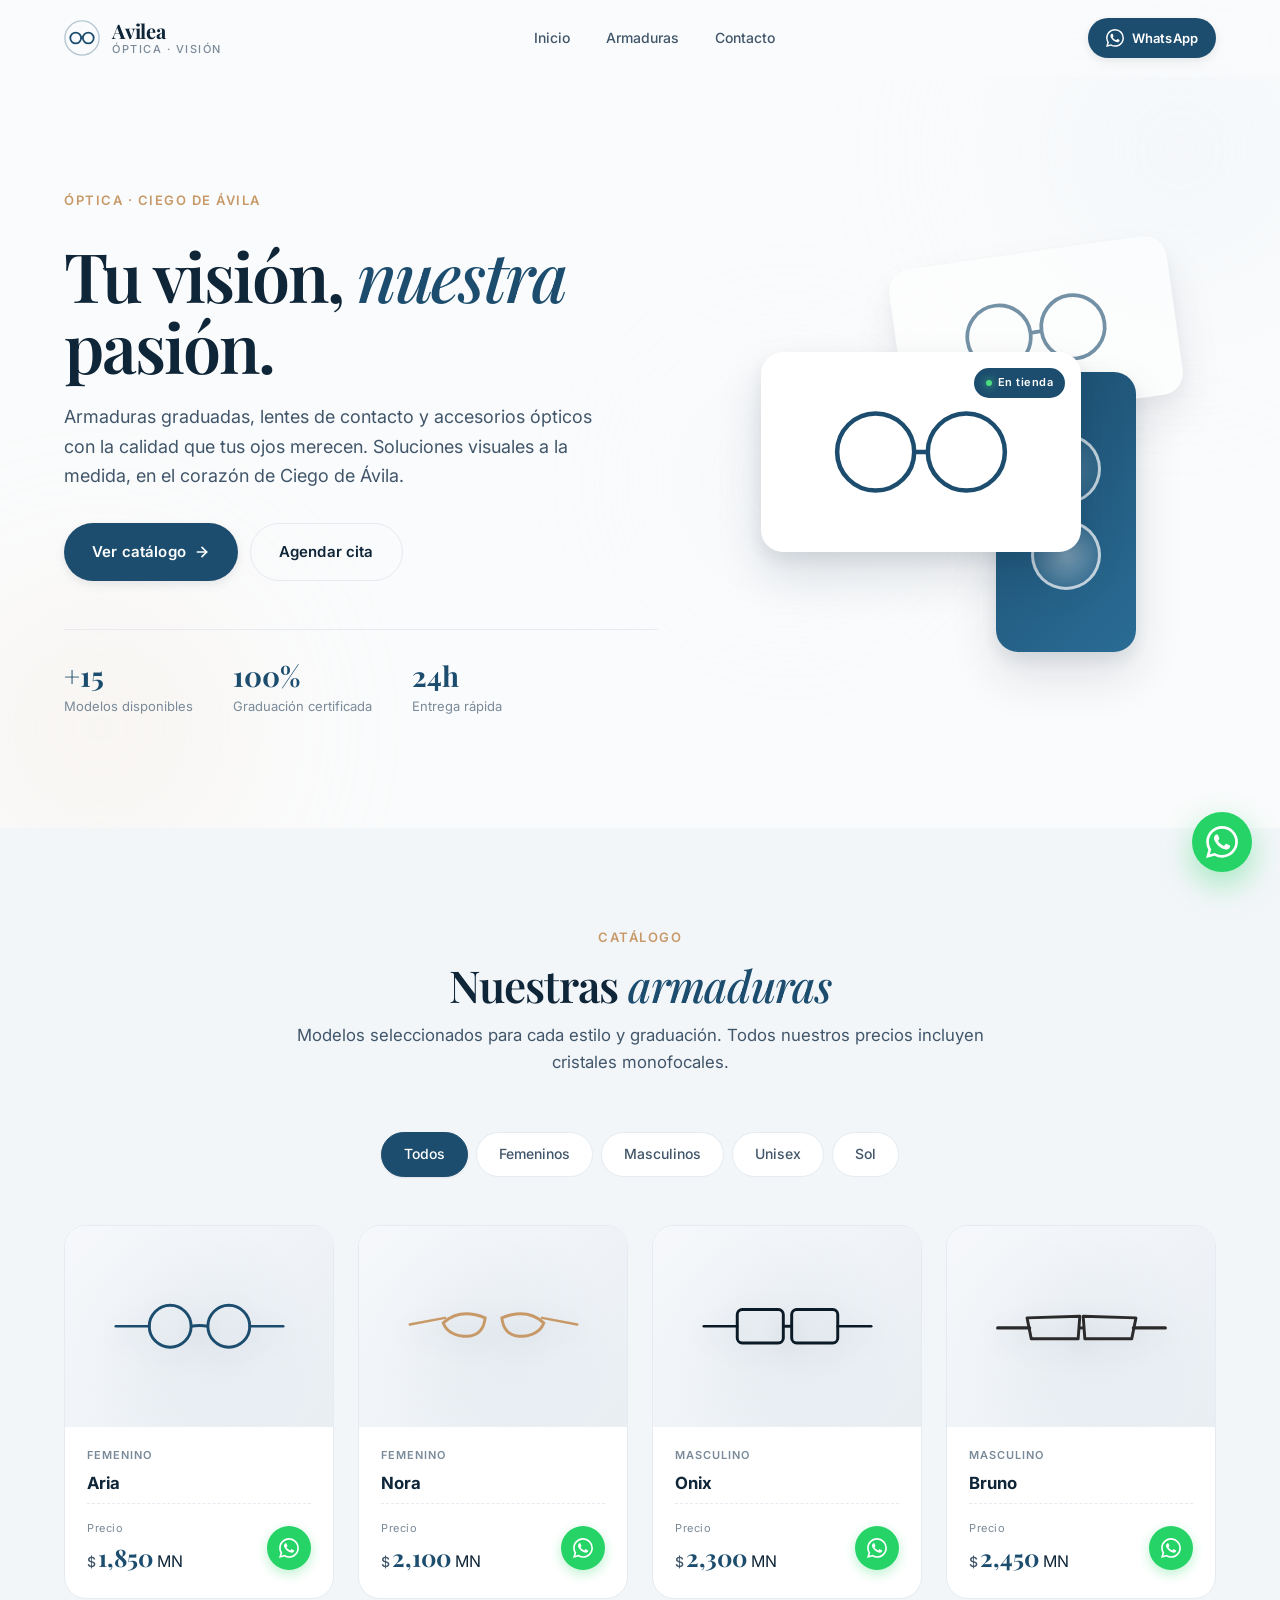
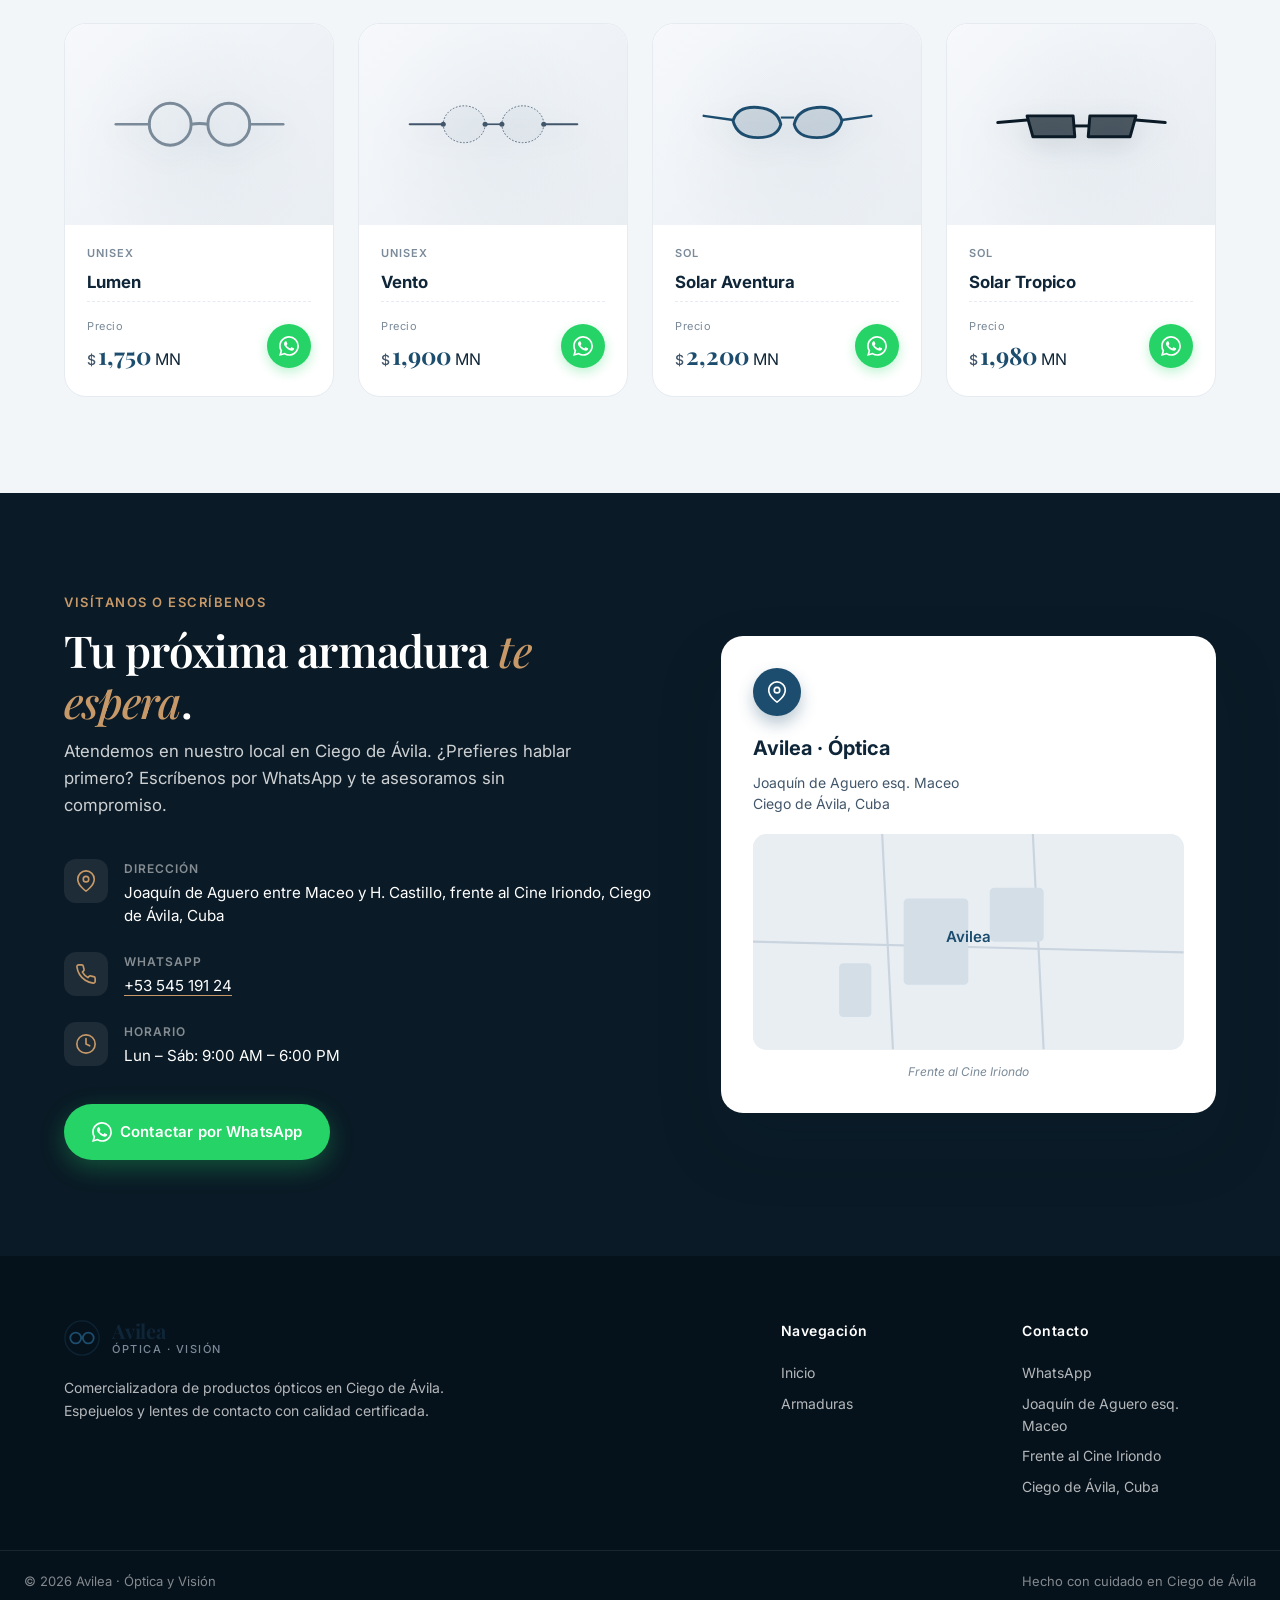
==== index.html @ 96167782 "prueba" ====
<!DOCTYPE html>
<html lang="es">
<head>
  <meta charset="UTF-8" />
  <meta name="viewport" content="width=device-width, initial-scale=1.0" />
  <title>Avilea · Óptica y Visión</title>
  <meta name="description" content="Avilea - Tienda oftalmológica en Ciego de Ávila. Armaduras graduadas, lentes de contacto y lentes de sol. Calidad óptica al alcance de todos." />
  <link rel="preconnect" href="https://fonts.googleapis.com">
  <link rel="preconnect" href="https://fonts.gstatic.com" crossorigin>
  <link href="https://fonts.googleapis.com/css2?family=Inter:wght@300;400;500;600;700;800&family=Playfair+Display:wght@500;600;700&display=swap" rel="stylesheet">
  <link rel="stylesheet" href="styles.css" />
</head>
<body>

  <!-- ============== NAVBAR ============== -->
  <header class="navbar" id="navbar">
    <div class="container nav-inner">
      <a href="#inicio" class="logo">
        <svg class="logo-mark" viewBox="0 0 40 40" fill="none" xmlns="http://www.w3.org/2000/svg" aria-hidden="true">
          <circle cx="20" cy="20" r="19" stroke="currentColor" stroke-width="1.5" opacity="0.3"/>
          <circle cx="13" cy="20" r="6" stroke="currentColor" stroke-width="2"/>
          <circle cx="27" cy="20" r="6" stroke="currentColor" stroke-width="2"/>
          <line x1="19" y1="20" x2="21" y2="20" stroke="currentColor" stroke-width="2"/>
        </svg>
        <div class="logo-text">
          <span class="logo-name">Avilea</span>
          <span class="logo-sub">Óptica · Visión</span>
        </div>
      </a>

      <nav class="nav-links" id="navLinks">
        <a href="#inicio">Inicio</a>
        <a href="#armaduras">Armaduras</a>
        <a href="#contacto">Contacto</a>
      </nav>

      <a href="https://wa.me/5354519124?text=Hola%20Avilea%2C%20me%20interesa%20conocer%20m%C3%A1s%20sobre%20sus%20productos" class="btn btn-primary nav-cta" target="_blank" rel="noopener">
        <svg width="18" height="18" viewBox="0 0 24 24" fill="currentColor" aria-hidden="true"><path d="M.057 24l1.687-6.163a11.867 11.867 0 01-1.587-5.946C.16 5.335 5.495 0 12.05 0a11.817 11.817 0 018.413 3.488 11.824 11.824 0 013.48 8.414c-.003 6.557-5.338 11.892-11.893 11.892a11.9 11.9 0 01-5.688-1.448L.057 24zm6.597-3.807c1.676.995 3.276 1.591 5.392 1.592 5.448 0 9.886-4.434 9.889-9.885.002-5.462-4.415-9.89-9.881-9.892-5.452 0-9.887 4.434-9.889 9.884-.001 2.225.651 3.891 1.746 5.634l-.999 3.648 3.742-.981zm11.387-5.464c-.074-.124-.272-.198-.57-.347-.297-.149-1.758-.868-2.031-.967-.272-.099-.47-.149-.669.149-.198.297-.768.967-.941 1.165-.173.198-.347.223-.644.074-.297-.149-1.255-.462-2.39-1.475-.883-.788-1.48-1.761-1.653-2.059-.173-.297-.018-.458.13-.606.134-.133.297-.347.446-.521.151-.172.2-.296.3-.495.099-.198.05-.372-.025-.521-.075-.149-.669-1.612-.916-2.207-.242-.579-.487-.501-.669-.51l-.57-.01c-.198 0-.52.074-.792.372s-1.04 1.016-1.04 2.479 1.065 2.876 1.213 3.074c.149.198 2.095 3.2 5.076 4.487.709.306 1.263.489 1.694.626.712.226 1.36.194 1.872.118.571-.085 1.758-.719 2.006-1.413.248-.695.248-1.29.173-1.414z"/></svg>
        WhatsApp
      </a>

      <button class="nav-toggle" id="navToggle" aria-label="Menú">
        <span></span><span></span><span></span>
      </button>
    </div>
  </header>

  <!-- ============== HERO ============== -->
  <section class="hero" id="inicio">
    <div class="hero-bg">
      <div class="blob blob-1"></div>
      <div class="blob blob-2"></div>
      <div class="blob blob-3"></div>
    </div>
    <div class="container hero-inner">
      <div class="hero-content">
        <span class="eyebrow">Óptica · Ciego de Ávila</span>
        <h1 class="hero-title">
          Tu visión, <em>nuestra</em> pasión.
        </h1>
        <p class="hero-subtitle">
          Armaduras graduadas, lentes de contacto y accesorios ópticos con la calidad que tus ojos merecen. Soluciones visuales a la medida, en el corazón de Ciego de Ávila.
        </p>
        <div class="hero-cta">
          <a href="#armaduras" class="btn btn-primary btn-lg">
            Ver catálogo
            <svg width="16" height="16" viewBox="0 0 24 24" fill="none" stroke="currentColor" stroke-width="2.5" stroke-linecap="round" stroke-linejoin="round" aria-hidden="true"><line x1="5" y1="12" x2="19" y2="12"/><polyline points="12 5 19 12 12 19"/></svg>
          </a>
          <a href="https://wa.me/5354519124?text=Hola%20Avilea%2C%20me%20interesa%20agendar%20una%20cita" class="btn btn-ghost btn-lg" target="_blank" rel="noopener">
            Agendar cita
          </a>
        </div>

        <div class="hero-stats">
          <div class="stat">
            <span class="stat-num">+15</span>
            <span class="stat-label">Modelos disponibles</span>
          </div>
          <div class="stat">
            <span class="stat-num">100%</span>
            <span class="stat-label">Graduación certificada</span>
          </div>
          <div class="stat">
            <span class="stat-num">24h</span>
            <span class="stat-label">Entrega rápida</span>
          </div>
        </div>
      </div>

      <div class="hero-visual" aria-hidden="true">
        <div class="hero-card hero-card-back">
          <svg viewBox="0 0 240 120" xmlns="http://www.w3.org/2000/svg">
            <circle cx="80" cy="60" r="34" fill="none" stroke="currentColor" stroke-width="4"/>
            <circle cx="160" cy="60" r="34" fill="none" stroke="currentColor" stroke-width="4"/>
            <line x1="114" y1="60" x2="126" y2="60" stroke="currentColor" stroke-width="4"/>
          </svg>
        </div>
        <div class="hero-card hero-card-front">
          <svg viewBox="0 0 240 120" xmlns="http://www.w3.org/2000/svg">
            <circle cx="80" cy="60" r="34" fill="none" stroke="currentColor" stroke-width="4"/>
            <circle cx="160" cy="60" r="34" fill="none" stroke="currentColor" stroke-width="4"/>
            <line x1="114" y1="60" x2="126" y2="60" stroke="currentColor" stroke-width="4"/>
          </svg>
          <div class="card-tag">
            <span class="dot"></span>
            En tienda
          </div>
        </div>
        <div class="hero-card hero-card-side">
          <div class="lens-circle"></div>
          <div class="lens-circle lens-circle-2"></div>
        </div>
      </div>
    </div>
  </section>

  <!-- ============== CATÁLOGO ============== -->
  <section class="section section-alt" id="armaduras">
    <div class="container">
      <div class="section-head">
        <span class="eyebrow">Catálogo</span>
        <h2 class="section-title">Nuestras <em>armaduras</em></h2>
        <p class="section-sub">Modelos seleccionados para cada estilo y graduación. Todos nuestros precios incluyen cristales monofocales.</p>
      </div>

      <div class="filters" role="tablist">
        <button class="filter active" data-filter="all" role="tab">Todos</button>
        <button class="filter" data-filter="femenino" role="tab">Femeninos</button>
        <button class="filter" data-filter="masculino" role="tab">Masculinos</button>
        <button class="filter" data-filter="unisex" role="tab">Unisex</button>
        <button class="filter" data-filter="sol" role="tab">Sol</button>
      </div>

      <div class="catalog" id="catalog">
        <!-- Las tarjetas se inyectan con JS -->
      </div>
    </div>
  </section>

  <!-- ============== CONTACTO ============== -->
  <section class="section section-dark" id="contacto">
    <div class="container">
      <div class="contact-wrap">
        <div class="contact-left">
          <span class="eyebrow eyebrow-light">Visítanos o escríbenos</span>
          <h2 class="section-title light">Tu próxima armadura <em>te espera</em>.</h2>
          <p class="contact-sub">Atendemos en nuestro local en Ciego de Ávila. ¿Prefieres hablar primero? Escríbenos por WhatsApp y te asesoramos sin compromiso.</p>

          <div class="contact-info">
            <div class="info-row">
              <div class="info-icon">
                <svg viewBox="0 0 24 24" fill="none" stroke="currentColor" stroke-width="1.8" stroke-linecap="round" stroke-linejoin="round" aria-hidden="true"><path d="M21 10c0 7-9 13-9 13s-9-6-9-13a9 9 0 0 1 18 0z"/><circle cx="12" cy="10" r="3"/></svg>
              </div>
              <div>
                <span class="info-label">Dirección</span>
                <p>Joaquín de Aguero entre Maceo y H. Castillo, frente al Cine Iriondo, Ciego de Ávila, Cuba</p>
              </div>
            </div>

            <div class="info-row">
              <div class="info-icon">
                <svg viewBox="0 0 24 24" fill="none" stroke="currentColor" stroke-width="1.8" stroke-linecap="round" stroke-linejoin="round" aria-hidden="true"><path d="M22 16.92v3a2 2 0 0 1-2.18 2 19.79 19.79 0 0 1-8.63-3.07 19.5 19.5 0 0 1-6-6 19.79 19.79 0 0 1-3.07-8.67A2 2 0 0 1 4.11 2h3a2 2 0 0 1 2 1.72 12.84 12.84 0 0 0 .7 2.81 2 2 0 0 1-.45 2.11L8.09 9.91a16 16 0 0 0 6 6l1.27-1.27a2 2 0 0 1 2.11-.45 12.84 12.84 0 0 0 2.81.7A2 2 0 0 1 22 16.92z"/></svg>
              </div>
              <div>
                <span class="info-label">WhatsApp</span>
                <p><a href="https://wa.me/5354519124" target="_blank" rel="noopener" class="link-light">+53 545 191 24</a></p>
              </div>
            </div>

            <div class="info-row">
              <div class="info-icon">
                <svg viewBox="0 0 24 24" fill="none" stroke="currentColor" stroke-width="1.8" stroke-linecap="round" stroke-linejoin="round" aria-hidden="true"><circle cx="12" cy="12" r="10"/><polyline points="12 6 12 12 16 14"/></svg>
              </div>
              <div>
                <span class="info-label">Horario</span>
                <p>Lun – Sáb: 9:00 AM – 6:00 PM</p>
              </div>
            </div>
          </div>

          <a href="https://wa.me/5354519124?text=Hola%20Avilea%2C%20me%20gustar%C3%ADa%20m%C3%A1s%20informaci%C3%B3n" class="btn btn-wa btn-lg" target="_blank" rel="noopener">
            <svg width="20" height="20" viewBox="0 0 24 24" fill="currentColor" aria-hidden="true"><path d="M.057 24l1.687-6.163a11.867 11.867 0 01-1.587-5.946C.16 5.335 5.495 0 12.05 0a11.817 11.817 0 018.413 3.488 11.824 11.824 0 013.48 8.414c-.003 6.557-5.338 11.892-11.893 11.892a11.9 11.9 0 01-5.688-1.448L.057 24zm6.597-3.807c1.676.995 3.276 1.591 5.392 1.592 5.448 0 9.886-4.434 9.889-9.885.002-5.462-4.415-9.89-9.881-9.892-5.452 0-9.887 4.434-9.889 9.884-.001 2.225.651 3.891 1.746 5.634l-.999 3.648 3.742-.981zm11.387-5.464c-.074-.124-.272-.198-.57-.347-.297-.149-1.758-.868-2.031-.967-.272-.099-.47-.149-.669.149-.198.297-.768.967-.941 1.165-.173.198-.347.223-.644.074-.297-.149-1.255-.462-2.39-1.475-.883-.788-1.48-1.761-1.653-2.059-.173-.297-.018-.458.13-.606.134-.133.297-.347.446-.521.151-.172.2-.296.3-.495.099-.198.05-.372-.025-.521-.075-.149-.669-1.612-.916-2.207-.242-.579-.487-.501-.669-.51l-.57-.01c-.198 0-.52.074-.792.372s-1.04 1.016-1.04 2.479 1.065 2.876 1.213 3.074c.149.198 2.095 3.2 5.076 4.487.709.306 1.263.489 1.694.626.712.226 1.36.194 1.872.118.571-.085 1.758-.719 2.006-1.413.248-.695.248-1.29.173-1.414z"/></svg>
            Contactar por WhatsApp
          </a>
        </div>

        <div class="contact-right">
          <div class="map-card">
            <div class="map-pin">
              <svg viewBox="0 0 24 24" fill="none" stroke="currentColor" stroke-width="1.8" stroke-linecap="round" stroke-linejoin="round" aria-hidden="true"><path d="M21 10c0 7-9 13-9 13s-9-6-9-13a9 9 0 0 1 18 0z"/><circle cx="12" cy="10" r="3"/></svg>
            </div>
            <h4>Avilea · Óptica</h4>
            <p>Joaquín de Aguero esq. Maceo<br/>Ciego de Ávila, Cuba</p>
            <div class="map-fake">
              <svg viewBox="0 0 400 200" preserveAspectRatio="xMidYMid slice" aria-hidden="true">
                <rect width="400" height="200" fill="#e9eef3"/>
                <path d="M0 100 L400 110" stroke="#c9d4df" stroke-width="2"/>
                <path d="M120 0 L130 200" stroke="#c9d4df" stroke-width="2"/>
                <path d="M260 0 L270 200" stroke="#c9d4df" stroke-width="2"/>
                <rect x="140" y="60" width="60" height="80" fill="#d4dee7" rx="4"/>
                <rect x="220" y="50" width="50" height="50" fill="#d4dee7" rx="4"/>
                <rect x="80" y="120" width="30" height="50" fill="#d4dee7" rx="4"/>
                <text x="200" y="100" text-anchor="middle" fill="#1c4d6e" font-family="Inter" font-size="14" font-weight="600">Avilea</text>
              </svg>
            </div>
            <span class="map-note">Frente al Cine Iriondo</span>
          </div>
        </div>
      </div>
    </div>
  </section>

  <!-- ============== FOOTER ============== -->
  <footer class="footer">
    <div class="container footer-inner">
      <div class="footer-brand">
        <a href="#inicio" class="logo">
          <svg class="logo-mark" viewBox="0 0 40 40" fill="none" xmlns="http://www.w3.org/2000/svg" aria-hidden="true">
            <circle cx="20" cy="20" r="19" stroke="currentColor" stroke-width="1.5" opacity="0.3"/>
            <circle cx="13" cy="20" r="6" stroke="currentColor" stroke-width="2"/>
            <circle cx="27" cy="20" r="6" stroke="currentColor" stroke-width="2"/>
            <line x1="19" y1="20" x2="21" y2="20" stroke="currentColor" stroke-width="2"/>
          </svg>
          <div class="logo-text">
            <span class="logo-name">Avilea</span>
            <span class="logo-sub">Óptica · Visión</span>
          </div>
        </a>
        <p>Comercializadora de productos ópticos en Ciego de Ávila. Espejuelos y lentes de contacto con calidad certificada.</p>
      </div>

      <div class="footer-cols">
        <div class="footer-col">
          <h5>Navegación</h5>
          <a href="#inicio">Inicio</a>
          <a href="#armaduras">Armaduras</a>
        </div>
        <div class="footer-col">
          <h5>Contacto</h5>
          <a href="https://wa.me/5354519124" target="_blank" rel="noopener">WhatsApp</a>
          <span>Joaquín de Aguero esq. Maceo</span>
          <span>Frente al Cine Iriondo</span>
          <span>Ciego de Ávila, Cuba</span>
        </div>
      </div>
    </div>
    <div class="footer-bottom">
      <span>© 2026 Avilea · Óptica y Visión</span>
      <span>Hecho con cuidado en Ciego de Ávila</span>
    </div>
  </footer>

  <!-- Floating WhatsApp -->
  <a href="https://wa.me/5354519124?text=Hola%20Avilea%2C%20me%20gustar%C3%ADa%20m%C3%A1s%20informaci%C3%B3n" class="wa-float" target="_blank" rel="noopener" aria-label="Contactar por WhatsApp">
    <svg viewBox="0 0 24 24" fill="currentColor" aria-hidden="true"><path d="M.057 24l1.687-6.163a11.867 11.867 0 01-1.587-5.946C.16 5.335 5.495 0 12.05 0a11.817 11.817 0 018.413 3.488 11.824 11.824 0 013.48 8.414c-.003 6.557-5.338 11.892-11.893 11.892a11.9 11.9 0 01-5.688-1.448L.057 24zm6.597-3.807c1.676.995 3.276 1.591 5.392 1.592 5.448 0 9.886-4.434 9.889-9.885.002-5.462-4.415-9.89-9.881-9.892-5.452 0-9.887 4.434-9.889 9.884-.001 2.225.651 3.891 1.746 5.634l-.999 3.648 3.742-.981zm11.387-5.464c-.074-.124-.272-.198-.57-.347-.297-.149-1.758-.868-2.031-.967-.272-.099-.47-.149-.669.149-.198.297-.768.967-.941 1.165-.173.198-.347.223-.644.074-.297-.149-1.255-.462-2.39-1.475-.883-.788-1.48-1.761-1.653-2.059-.173-.297-.018-.458.13-.606.134-.133.297-.347.446-.521.151-.172.2-.296.3-.495.099-.198.05-.372-.025-.521-.075-.149-.669-1.612-.916-2.207-.242-.579-.487-.501-.669-.51l-.57-.01c-.198 0-.52.074-.792.372s-1.04 1.016-1.04 2.479 1.065 2.876 1.213 3.074c.149.198 2.095 3.2 5.076 4.487.709.306 1.263.489 1.694.626.712.226 1.36.194 1.872.118.571-.085 1.758-.719 2.006-1.413.248-.695.248-1.29.173-1.414z"/></svg>
  </a>

  <script src="script.js"></script>
</body>
</html>
---- styles.css ----
/* =============================================
   AVILEA · ÓPTICA · CSS
   ============================================= */

:root {
  /* Palette - óptica: azul profundo + dorado cálido */
  --bg: #fafbfc;
  --bg-alt: #f3f6f9;
  --ink: #0f2538;
  --ink-soft: #41566a;
  --ink-mute: #7a8a99;
  --line: #e5ebf1;

  --primary: #1c4d6e;       /* azul óptico profundo */
  --primary-2: #2a6c95;
  --primary-soft: #e6eff6;
  --accent: #c89968;        /* dorado cálido */
  --accent-2: #b07e4d;

  --wa: #25d366;
  --wa-2: #1ebe5d;

  --white: #ffffff;
  --dark: #0a1a26;

  --shadow-sm: 0 1px 2px rgba(15,37,56,0.06), 0 1px 3px rgba(15,37,56,0.04);
  --shadow-md: 0 4px 12px rgba(15,37,56,0.06), 0 2px 6px rgba(15,37,56,0.04);
  --shadow-lg: 0 24px 48px rgba(15,37,56,0.12), 0 8px 16px rgba(15,37,56,0.08);
  --shadow-xl: 0 32px 64px rgba(15,37,56,0.18);

  --radius-sm: 8px;
  --radius: 14px;
  --radius-lg: 22px;
  --radius-xl: 32px;

  --container: 1200px;

  --ease: cubic-bezier(.22,.61,.36,1);
}

* { box-sizing: border-box; }
*::before, *::after { box-sizing: border-box; }

html { scroll-behavior: smooth; }

body {
  margin: 0;
  font-family: 'Inter', -apple-system, BlinkMacSystemFont, 'Segoe UI', sans-serif;
  font-size: 16px;
  line-height: 1.6;
  color: var(--ink);
  background: var(--bg);
  -webkit-font-smoothing: antialiased;
  -moz-osx-font-smoothing: grayscale;
  overflow-x: hidden;
}

img, svg { display: block; max-width: 100%; }
a { color: inherit; text-decoration: none; transition: color .2s var(--ease); }
button { font: inherit; cursor: pointer; border: none; background: none; color: inherit; }

.container {
  width: 100%;
  max-width: var(--container);
  margin: 0 auto;
  padding: 0 24px;
}

.section {
  padding: 96px 0;
  position: relative;
}
.section-alt {
  background: var(--bg-alt);
}
.section-dark {
  background: var(--dark);
  color: var(--white);
}

.section-head {
  text-align: center;
  max-width: 720px;
  margin: 0 auto 56px;
}

.eyebrow {
  display: inline-block;
  font-size: 13px;
  font-weight: 600;
  letter-spacing: 1.5px;
  color: var(--accent);
  text-transform: uppercase;
  margin-bottom: 12px;
}
.eyebrow-light {
  color: var(--accent);
}

.section-title {
  font-family: 'Playfair Display', Georgia, serif;
  font-size: clamp(2rem, 4vw, 2.75rem);
  font-weight: 600;
  line-height: 1.15;
  margin: 0 0 12px;
  color: var(--ink);
  letter-spacing: -0.02em;
}
.section-title em {
  font-style: italic;
  color: var(--primary);
  font-weight: 500;
}
.section-title.light {
  color: var(--white);
}
.section-title.light em {
  color: var(--accent);
}
.section-sub {
  font-size: 1.05rem;
  color: var(--ink-soft);
  margin: 8px 0 0;
}

/* ============== BUTTONS ============== */
.btn {
  display: inline-flex;
  align-items: center;
  justify-content: center;
  gap: 8px;
  padding: 12px 22px;
  border-radius: 999px;
  font-weight: 600;
  font-size: 14px;
  letter-spacing: 0.01em;
  transition: all .25s var(--ease);
  white-space: nowrap;
  cursor: pointer;
}
.btn-lg {
  padding: 16px 28px;
  font-size: 15px;
}
.btn-primary {
  background: var(--primary);
  color: var(--white);
  box-shadow: var(--shadow-md);
}
.btn-primary:hover {
  background: var(--primary-2);
  transform: translateY(-2px);
  box-shadow: var(--shadow-lg);
}
.btn-ghost {
  background: transparent;
  color: var(--ink);
  border: 1.5px solid var(--line);
}
.btn-ghost:hover {
  border-color: var(--primary);
  color: var(--primary);
  background: var(--white);
}
.btn-wa {
  background: var(--wa);
  color: var(--white);
  box-shadow: 0 8px 24px rgba(37,211,102,0.3);
}
.btn-wa:hover {
  background: var(--wa-2);
  transform: translateY(-2px);
  box-shadow: 0 12px 32px rgba(37,211,102,0.4);
}

/* ============== NAVBAR ============== */
.navbar {
  position: fixed;
  top: 0;
  left: 0;
  right: 0;
  z-index: 100;
  background: rgba(250,251,252,0.85);
  backdrop-filter: saturate(180%) blur(20px);
  -webkit-backdrop-filter: saturate(180%) blur(20px);
  border-bottom: 1px solid transparent;
  transition: all .3s var(--ease);
}
.navbar.scrolled {
  background: rgba(255,255,255,0.95);
  border-bottom-color: var(--line);
  box-shadow: var(--shadow-sm);
}

.nav-inner {
  display: flex;
  align-items: center;
  justify-content: space-between;
  height: 76px;
  gap: 24px;
}

.logo {
  display: flex;
  align-items: center;
  gap: 12px;
  color: var(--primary);
}
.logo-mark {
  width: 36px;
  height: 36px;
  flex-shrink: 0;
}
.logo-text {
  display: flex;
  flex-direction: column;
  line-height: 1;
}
.logo-name {
  font-family: 'Playfair Display', serif;
  font-weight: 700;
  font-size: 20px;
  color: var(--ink);
  letter-spacing: -0.01em;
}
.logo-sub {
  font-size: 11px;
  font-weight: 500;
  color: var(--ink-mute);
  letter-spacing: 1.5px;
  text-transform: uppercase;
  margin-top: 3px;
}

.nav-links {
  display: flex;
  gap: 36px;
  flex: 1;
  justify-content: center;
}
.nav-links a {
  font-size: 14px;
  font-weight: 500;
  color: var(--ink-soft);
  position: relative;
  padding: 6px 0;
}
.nav-links a::after {
  content: '';
  position: absolute;
  left: 0;
  bottom: 0;
  width: 0;
  height: 2px;
  background: var(--accent);
  transition: width .25s var(--ease);
}
.nav-links a:hover {
  color: var(--ink);
}
.nav-links a:hover::after {
  width: 100%;
}

.nav-cta {
  padding: 10px 18px;
  font-size: 13px;
}

.nav-toggle {
  display: none;
  flex-direction: column;
  gap: 5px;
  padding: 8px;
}
.nav-toggle span {
  width: 22px;
  height: 2px;
  background: var(--ink);
  border-radius: 2px;
  transition: all .25s var(--ease);
}

/* ============== HERO ============== */
.hero {
  padding-top: 76px;
  position: relative;
  overflow: hidden;
  min-height: 92vh;
  display: flex;
  align-items: center;
}

.hero-bg {
  position: absolute;
  inset: 0;
  z-index: 0;
  pointer-events: none;
}
.blob {
  position: absolute;
  border-radius: 50%;
  filter: blur(80px);
  opacity: 0.4;
  animation: float 20s ease-in-out infinite;
}
.blob-1 {
  width: 500px;
  height: 500px;
  background: radial-gradient(circle, var(--primary-soft), transparent 70%);
  top: -100px;
  right: -150px;
}
.blob-2 {
  width: 400px;
  height: 400px;
  background: radial-gradient(circle, #f4e4d0, transparent 70%);
  bottom: -100px;
  left: -100px;
  animation-delay: -7s;
}
.blob-3 {
  width: 300px;
  height: 300px;
  background: radial-gradient(circle, var(--primary-soft), transparent 70%);
  top: 40%;
  left: 50%;
  animation-delay: -14s;
}
@keyframes float {
  0%, 100% { transform: translate(0,0) scale(1); }
  33% { transform: translate(30px,-30px) scale(1.05); }
  66% { transform: translate(-20px,20px) scale(0.95); }
}

.hero-inner {
  position: relative;
  z-index: 1;
  display: grid;
  grid-template-columns: 1.2fr 1fr;
  gap: 64px;
  align-items: center;
  padding: 80px 24px;
}

.hero-title {
  font-family: 'Playfair Display', serif;
  font-size: clamp(2.5rem, 5.5vw, 4.25rem);
  line-height: 1.05;
  font-weight: 600;
  letter-spacing: -0.03em;
  margin: 16px 0 20px;
  color: var(--ink);
}
.hero-title em {
  font-style: italic;
  color: var(--primary);
  font-weight: 500;
}

.hero-subtitle {
  font-size: 1.125rem;
  color: var(--ink-soft);
  max-width: 540px;
  margin: 0 0 32px;
  line-height: 1.65;
}

.hero-cta {
  display: flex;
  gap: 12px;
  flex-wrap: wrap;
  margin-bottom: 48px;
}

.hero-stats {
  display: flex;
  gap: 40px;
  flex-wrap: wrap;
  padding-top: 32px;
  border-top: 1px solid var(--line);
}
.stat {
  display: flex;
  flex-direction: column;
}
.stat-num {
  font-family: 'Playfair Display', serif;
  font-size: 1.75rem;
  font-weight: 700;
  color: var(--primary);
  line-height: 1;
}
.stat-label {
  font-size: 13px;
  color: var(--ink-mute);
  margin-top: 6px;
}

/* Hero Visual */
.hero-visual {
  position: relative;
  height: 480px;
  display: flex;
  align-items: center;
  justify-content: center;
}
.hero-card {
  position: absolute;
  border-radius: var(--radius-lg);
  background: var(--white);
  box-shadow: var(--shadow-lg);
  padding: 24px;
  display: flex;
  align-items: center;
  justify-content: center;
}
.hero-card svg {
  width: 100%;
  height: 100%;
  color: var(--primary);
}
.hero-card-back {
  width: 280px;
  height: 160px;
  top: 40px;
  right: 40px;
  transform: rotate(-8deg);
  opacity: 0.6;
  animation: floatCard 8s ease-in-out infinite;
}
.hero-card-front {
  width: 320px;
  height: 200px;
  top: 140px;
  left: 40px;
  z-index: 2;
  animation: floatCard 8s ease-in-out infinite -2s;
}
.hero-card-front .card-tag {
  position: absolute;
  top: 16px;
  right: 16px;
  background: var(--primary);
  color: var(--white);
  font-size: 11px;
  font-weight: 600;
  padding: 6px 12px;
  border-radius: 999px;
  display: flex;
  align-items: center;
  gap: 6px;
  letter-spacing: 0.5px;
}
.card-tag .dot {
  width: 6px;
  height: 6px;
  border-radius: 50%;
  background: #4ade80;
  box-shadow: 0 0 8px #4ade80;
  animation: pulse 1.5s ease-in-out infinite;
}
@keyframes pulse {
  0%, 100% { opacity: 1; }
  50% { opacity: 0.4; }
}
.hero-card-side {
  width: 140px;
  height: 280px;
  bottom: 40px;
  right: 80px;
  background: linear-gradient(135deg, var(--primary), var(--primary-2));
  flex-direction: column;
  gap: 16px;
  animation: floatCard 8s ease-in-out infinite -4s;
}
.lens-circle {
  width: 70px;
  height: 70px;
  border-radius: 50%;
  border: 3px solid rgba(255,255,255,0.7);
  background: radial-gradient(circle, rgba(255,255,255,0.2), transparent);
}
.lens-circle-2 {
  background: radial-gradient(circle, rgba(255,255,255,0.4), transparent);
}

@keyframes floatCard {
  0%, 100% { transform: translateY(0) rotate(var(--rot, 0)); }
  50% { transform: translateY(-12px) rotate(var(--rot, 0)); }
}
.hero-card-back { --rot: -8deg; }
.hero-card-front { --rot: 0deg; }

/* ============== ABOUT ============== */
.about-grid {
  display: grid;
  grid-template-columns: repeat(3, 1fr);
  gap: 24px;
}
.about-card {
  background: var(--white);
  border-radius: var(--radius-lg);
  padding: 40px 32px;
  border: 1px solid var(--line);
  transition: all .35s var(--ease);
  position: relative;
  overflow: hidden;
}
.about-card::before {
  content: '';
  position: absolute;
  top: 0;
  left: 0;
  right: 0;
  height: 3px;
  background: linear-gradient(90deg, var(--primary), var(--accent));
  transform: scaleX(0);
  transform-origin: left;
  transition: transform .35s var(--ease);
}
.about-card:hover {
  transform: translateY(-6px);
  box-shadow: var(--shadow-lg);
  border-color: transparent;
}
.about-card:hover::before {
  transform: scaleX(1);
}
.about-icon {
  width: 56px;
  height: 56px;
  border-radius: var(--radius);
  background: var(--primary-soft);
  color: var(--primary);
  display: flex;
  align-items: center;
  justify-content: center;
  margin-bottom: 24px;
}
.about-icon svg { width: 28px; height: 28px; }
.about-card h3 {
  font-size: 1.25rem;
  font-weight: 700;
  margin: 0 0 12px;
  color: var(--ink);
}
.about-card p {
  color: var(--ink-soft);
  margin: 0;
  line-height: 1.65;
}

/* ============== CATALOG ============== */
.filters {
  display: flex;
  justify-content: center;
  gap: 8px;
  flex-wrap: wrap;
  margin-bottom: 48px;
}
.filter {
  padding: 10px 22px;
  background: var(--white);
  border-radius: 999px;
  font-size: 14px;
  font-weight: 500;
  color: var(--ink-soft);
  border: 1.5px solid var(--line);
  transition: all .2s var(--ease);
}
.filter:hover {
  border-color: var(--primary);
  color: var(--primary);
}
.filter.active {
  background: var(--primary);
  color: var(--white);
  border-color: var(--primary);
  box-shadow: var(--shadow-sm);
}

.catalog {
  display: grid;
  grid-template-columns: repeat(auto-fill, minmax(260px, 1fr));
  gap: 24px;
}

.product-card {
  background: var(--white);
  border-radius: var(--radius-lg);
  overflow: hidden;
  border: 1px solid var(--line);
  transition: all .3s var(--ease);
  display: flex;
  flex-direction: column;
}
.product-card:hover {
  transform: translateY(-4px);
  box-shadow: var(--shadow-lg);
  border-color: transparent;
}

.product-image {
  position: relative;
  aspect-ratio: 4/3;
  background: linear-gradient(135deg, #f6f8fb, #e9eef3);
  display: flex;
  align-items: center;
  justify-content: center;
  overflow: hidden;
}
.product-image::before {
  content: '';
  position: absolute;
  inset: 0;
  background: radial-gradient(circle at 50% 60%, rgba(28,77,110,0.04), transparent 70%);
}
.product-image svg {
  width: 75%;
  height: auto;
  transition: transform .5s var(--ease);
  filter: drop-shadow(0 8px 12px rgba(15,37,56,0.15));
}
.product-card:hover .product-image svg {
  transform: scale(1.06) rotate(-2deg);
}
.product-badge {
  position: absolute;
  top: 12px;
  left: 12px;
  padding: 4px 12px;
  border-radius: 999px;
  background: var(--white);
  color: var(--ink);
  font-size: 11px;
  font-weight: 600;
  letter-spacing: 0.5px;
  box-shadow: var(--shadow-sm);
}
.product-badge.new {
  background: var(--accent);
  color: var(--white);
}
.product-badge.hot {
  background: #f97316;
  color: var(--white);
}

.product-body {
  padding: 20px 22px 22px;
  display: flex;
  flex-direction: column;
  flex: 1;
}
.product-category {
  font-size: 11px;
  font-weight: 600;
  letter-spacing: 1px;
  text-transform: uppercase;
  color: var(--ink-mute);
  margin-bottom: 6px;
}
.product-name {
  font-size: 1.05rem;
  font-weight: 700;
  color: var(--ink);
  margin: 0 0 6px;
}
.product-desc {
  font-size: 13px;
  color: var(--ink-soft);
  margin: 0 0 16px;
  line-height: 1.5;
}
.product-footer {
  display: flex;
  align-items: center;
  justify-content: space-between;
  margin-top: auto;
  padding-top: 16px;
  border-top: 1px dashed var(--line);
}
.product-price {
  display: flex;
  flex-direction: column;
}
.product-price .label {
  font-size: 11px;
  color: var(--ink-mute);
  letter-spacing: 0.5px;
}
.product-price .value {
  font-size: 1.5rem;
  font-weight: 700;
  color: var(--primary);
  font-family: 'Playfair Display', serif;
}
.product-price .currency {
  font-size: 0.875rem;
  color: var(--ink-soft);
  font-weight: 500;
  margin-right: 2px;
  font-family: 'Inter', sans-serif;
}

.product-btn {
  width: 44px;
  height: 44px;
  border-radius: 50%;
  background: var(--wa);
  color: var(--white);
  display: flex;
  align-items: center;
  justify-content: center;
  transition: all .25s var(--ease);
  flex-shrink: 0;
  box-shadow: 0 4px 12px rgba(37,211,102,0.3);
}
.product-btn:hover {
  background: var(--wa-2);
  transform: scale(1.1) rotate(8deg);
}
.product-btn svg { width: 20px; height: 20px; }

/* ============== SERVICES ============== */
.services-grid {
  display: grid;
  grid-template-columns: repeat(2, 1fr);
  gap: 24px;
}
.service {
  background: var(--white);
  border: 1px solid var(--line);
  border-radius: var(--radius-lg);
  padding: 36px 32px;
  transition: all .3s var(--ease);
  position: relative;
}
.service:hover {
  border-color: var(--primary);
  box-shadow: var(--shadow-md);
}
.service-featured {
  background: var(--primary);
  color: var(--white);
  border-color: var(--primary);
  background-image: radial-gradient(circle at 100% 0%, rgba(200,153,104,0.2), transparent 50%);
}
.service-featured .service-list li {
  color: rgba(255,255,255,0.85);
}
.service-featured .service-list li::before {
  background: var(--accent);
}
.service-num {
  font-family: 'Playfair Display', serif;
  font-size: 1.25rem;
  font-weight: 700;
  color: var(--accent);
  letter-spacing: 0.05em;
  margin-bottom: 16px;
}
.service h3 {
  font-size: 1.5rem;
  font-weight: 700;
  margin: 0 0 12px;
  color: var(--ink);
}
.service-featured h3 { color: var(--white); }
.service p {
  color: var(--ink-soft);
  margin: 0 0 20px;
  line-height: 1.6;
}
.service-featured p { color: rgba(255,255,255,0.9); }
.service-list {
  list-style: none;
  padding: 0;
  margin: 0;
}
.service-list li {
  font-size: 14px;
  color: var(--ink-soft);
  padding: 6px 0 6px 24px;
  position: relative;
}
.service-list li::before {
  content: '';
  position: absolute;
  left: 0;
  top: 14px;
  width: 8px;
  height: 8px;
  border-radius: 50%;
  background: var(--primary);
}

/* ============== CONTACT ============== */
.contact-wrap {
  display: grid;
  grid-template-columns: 1.2fr 1fr;
  gap: 64px;
  align-items: center;
}
.contact-sub {
  font-size: 1.05rem;
  color: rgba(255,255,255,0.8);
  max-width: 520px;
  margin: 0 0 40px;
}
.contact-info {
  display: flex;
  flex-direction: column;
  gap: 24px;
  margin-bottom: 36px;
}
.info-row {
  display: flex;
  gap: 16px;
  align-items: flex-start;
}
.info-icon {
  width: 44px;
  height: 44px;
  border-radius: 12px;
  background: rgba(255,255,255,0.08);
  color: var(--accent);
  display: flex;
  align-items: center;
  justify-content: center;
  flex-shrink: 0;
}
.info-icon svg { width: 22px; height: 22px; }
.info-label {
  display: block;
  font-size: 12px;
  letter-spacing: 1px;
  text-transform: uppercase;
  color: rgba(255,255,255,0.5);
  margin-bottom: 4px;
  font-weight: 600;
}
.info-row p {
  margin: 0;
  color: var(--white);
  font-size: 0.95rem;
  line-height: 1.5;
}
.link-light {
  color: var(--white);
  border-bottom: 1px solid var(--accent);
  transition: color .2s;
}
.link-light:hover { color: var(--accent); }

.map-card {
  background: var(--white);
  color: var(--ink);
  border-radius: var(--radius-lg);
  padding: 32px;
  box-shadow: var(--shadow-xl);
}
.map-pin {
  width: 48px;
  height: 48px;
  border-radius: 50%;
  background: var(--primary);
  color: var(--white);
  display: flex;
  align-items: center;
  justify-content: center;
  margin-bottom: 16px;
  box-shadow: 0 8px 16px rgba(28,77,110,0.3);
}
.map-pin svg { width: 22px; height: 22px; }
.map-card h4 {
  margin: 0 0 8px;
  font-size: 1.25rem;
  font-weight: 700;
}
.map-card > p {
  color: var(--ink-soft);
  font-size: 14px;
  line-height: 1.5;
  margin: 0 0 20px;
}
.map-fake {
  border-radius: var(--radius);
  overflow: hidden;
  margin-bottom: 12px;
  background: #e9eef3;
}
.map-fake svg {
  width: 100%;
  height: auto;
  display: block;
}
.map-note {
  display: block;
  font-size: 12px;
  color: var(--ink-mute);
  text-align: center;
  font-style: italic;
}

/* ============== FOOTER ============== */
.footer {
  background: #06121b;
  color: rgba(255,255,255,0.7);
  padding: 64px 0 0;
}
.footer-inner {
  display: grid;
  grid-template-columns: 1.5fr 1fr;
  gap: 64px;
  padding-bottom: 48px;
}
.footer-brand p {
  margin: 20px 0 0;
  max-width: 380px;
  font-size: 14px;
  line-height: 1.65;
}
.footer-cols {
  display: grid;
  grid-template-columns: 1fr 1fr;
  gap: 48px;
}
.footer-col h5 {
  color: var(--white);
  margin: 0 0 16px;
  font-size: 14px;
  font-weight: 600;
  letter-spacing: 0.5px;
}
.footer-col a, .footer-col span {
  display: block;
  font-size: 14px;
  padding: 4px 0;
  color: rgba(255,255,255,0.7);
  transition: color .2s;
}
.footer-col a:hover { color: var(--accent); }

.footer-bottom {
  border-top: 1px solid rgba(255,255,255,0.08);
  padding: 20px 24px;
  display: flex;
  justify-content: space-between;
  align-items: center;
  font-size: 13px;
  color: rgba(255,255,255,0.5);
  flex-wrap: wrap;
  gap: 8px;
}

/* ============== FLOATING WA ============== */
.wa-float {
  position: fixed;
  bottom: 28px;
  right: 28px;
  width: 60px;
  height: 60px;
  border-radius: 50%;
  background: var(--wa);
  color: var(--white);
  display: flex;
  align-items: center;
  justify-content: center;
  box-shadow: 0 12px 32px rgba(37,211,102,0.4);
  z-index: 99;
  transition: all .3s var(--ease);
  animation: bounce 2s ease-in-out infinite;
}
.wa-float:hover {
  background: var(--wa-2);
  transform: scale(1.08);
  box-shadow: 0 16px 40px rgba(37,211,102,0.5);
}
.wa-float svg { width: 32px; height: 32px; }
@keyframes bounce {
  0%, 100% { transform: translateY(0); }
  50% { transform: translateY(-6px); }
}

/* ============== RESPONSIVE ============== */
@media (max-width: 980px) {
  .hero-inner { grid-template-columns: 1fr; gap: 32px; padding: 48px 24px; }
  .hero-visual { height: 380px; }
  .about-grid { grid-template-columns: 1fr; }
  .services-grid { grid-template-columns: 1fr; }
  .contact-wrap { grid-template-columns: 1fr; gap: 48px; }
  .footer-inner { grid-template-columns: 1fr; gap: 48px; }
  .section { padding: 72px 0; }
}
@media (max-width: 720px) {
  .nav-links, .nav-cta { display: none; }
  .nav-toggle { display: flex; }
  .navbar.menu-open .nav-links {
    display: flex;
    flex-direction: column;
    position: absolute;
    top: 76px;
    left: 0;
    right: 0;
    background: var(--white);
    padding: 24px;
    gap: 16px;
    border-bottom: 1px solid var(--line);
    box-shadow: var(--shadow-md);
  }
  .hero-stats { gap: 24px; }
  .stat-num { font-size: 1.5rem; }
  .hero-cta .btn { width: 100%; }
  .wa-float { width: 54px; height: 54px; bottom: 20px; right: 20px; }
  .wa-float svg { width: 26px; height: 26px; }
  .footer-cols { grid-template-columns: 1fr; gap: 32px; }
  .footer-bottom { flex-direction: column; text-align: center; }
}

/* Reveal animations */
.reveal {
  opacity: 0;
  transform: translateY(20px);
  transition: opacity .7s var(--ease), transform .7s var(--ease);
}
.reveal.in {
  opacity: 1;
  transform: translateY(0);
}
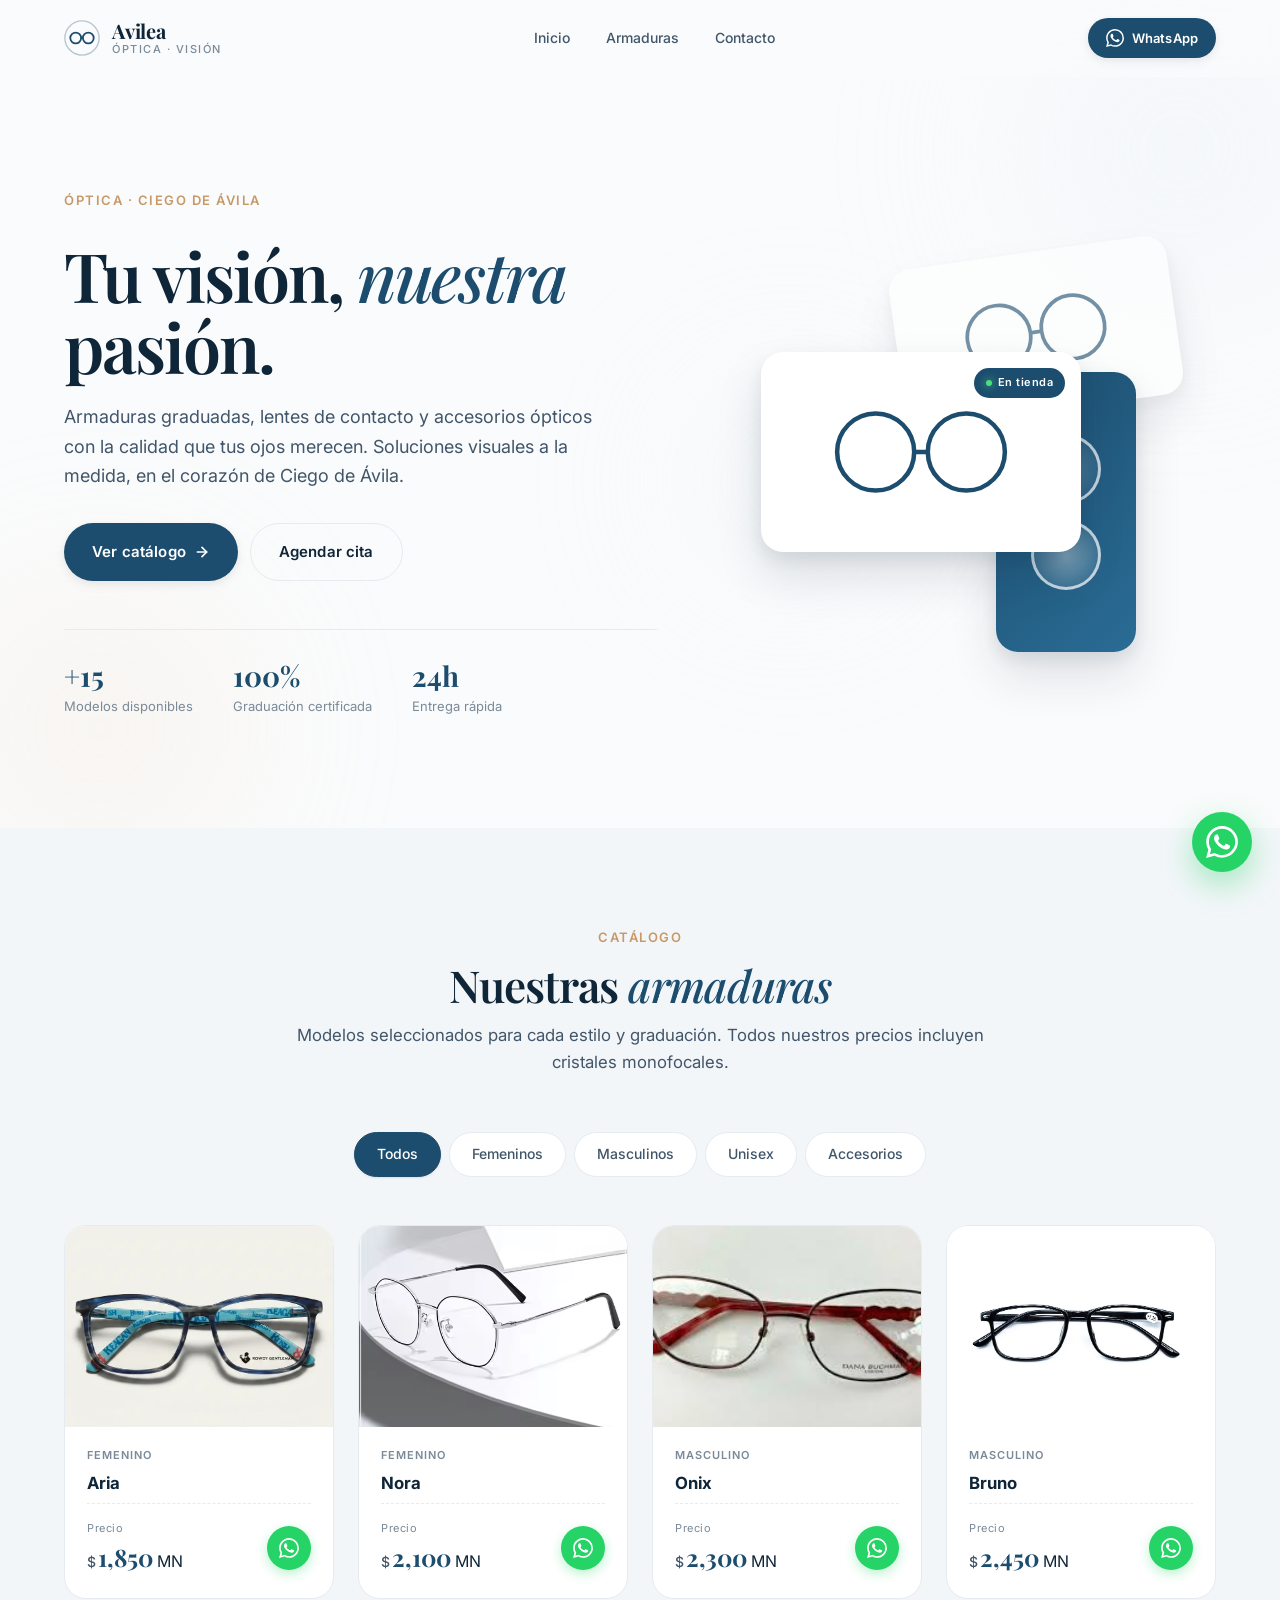
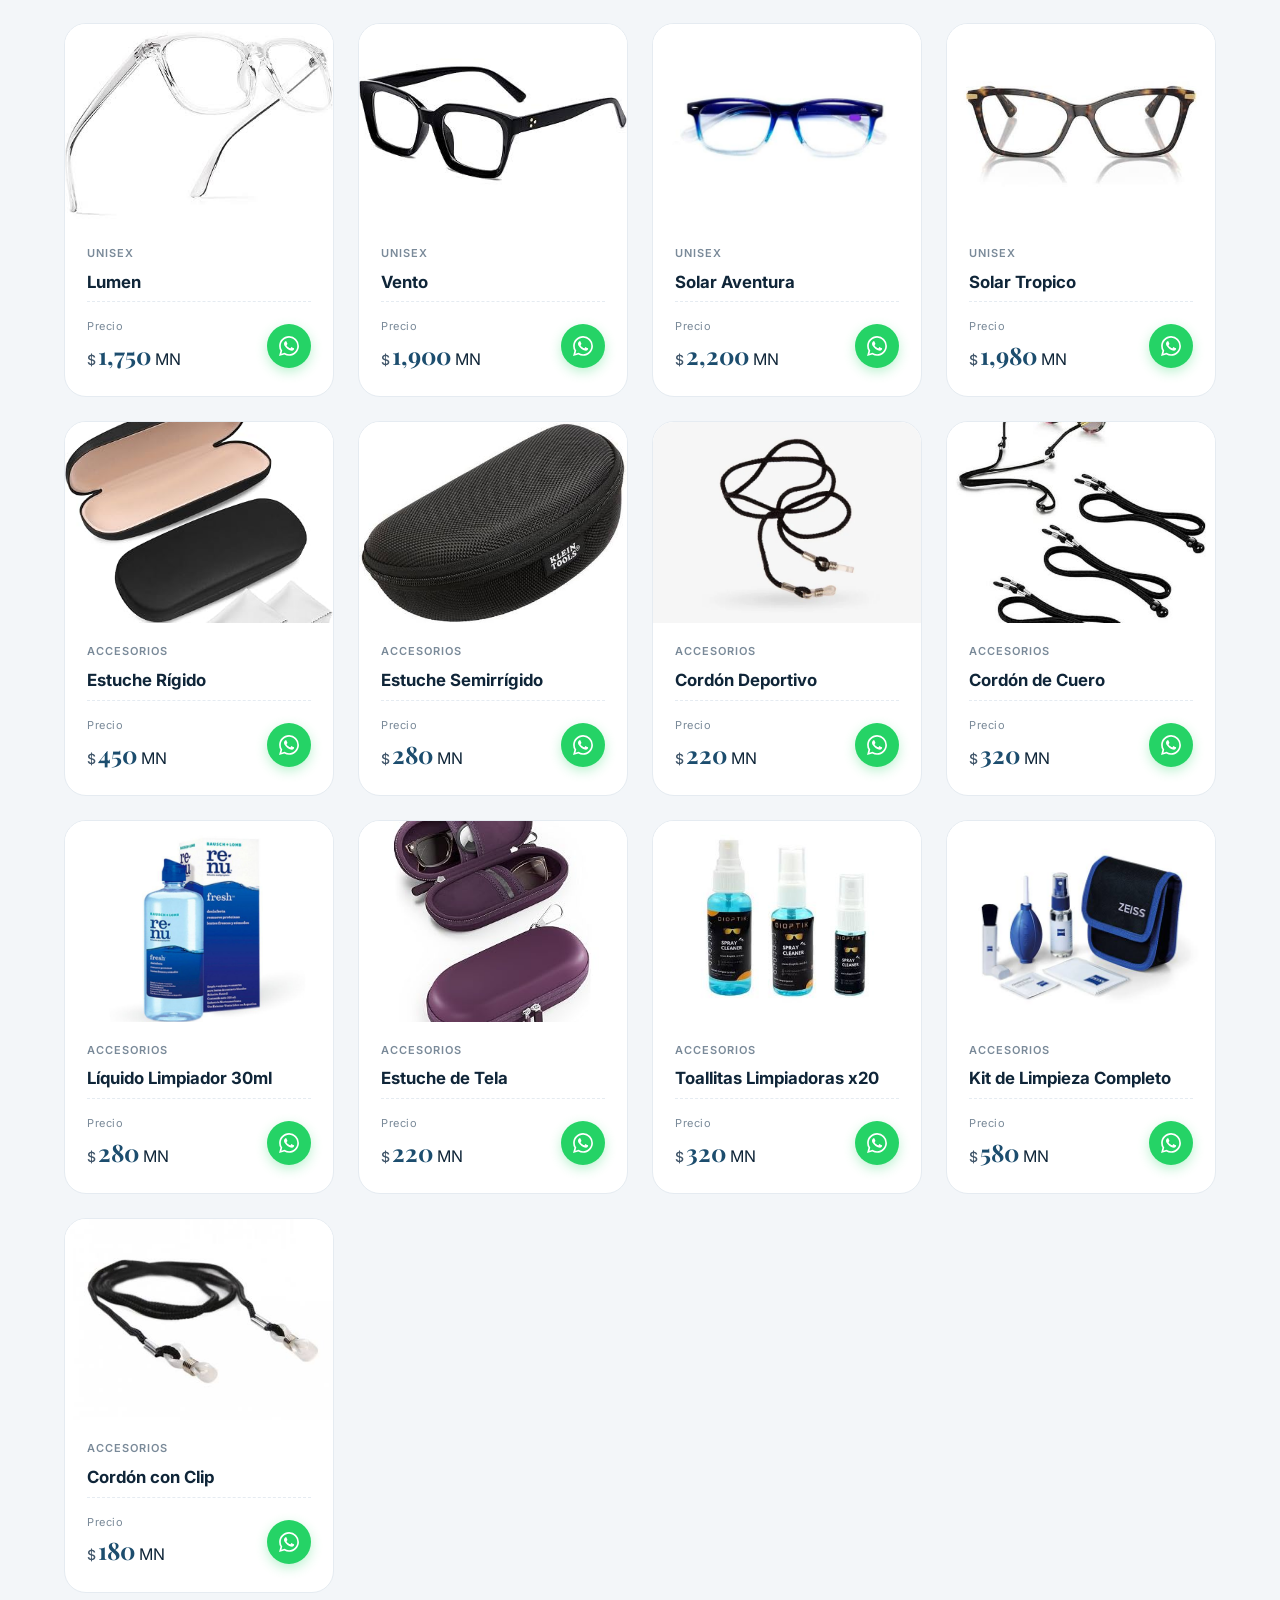
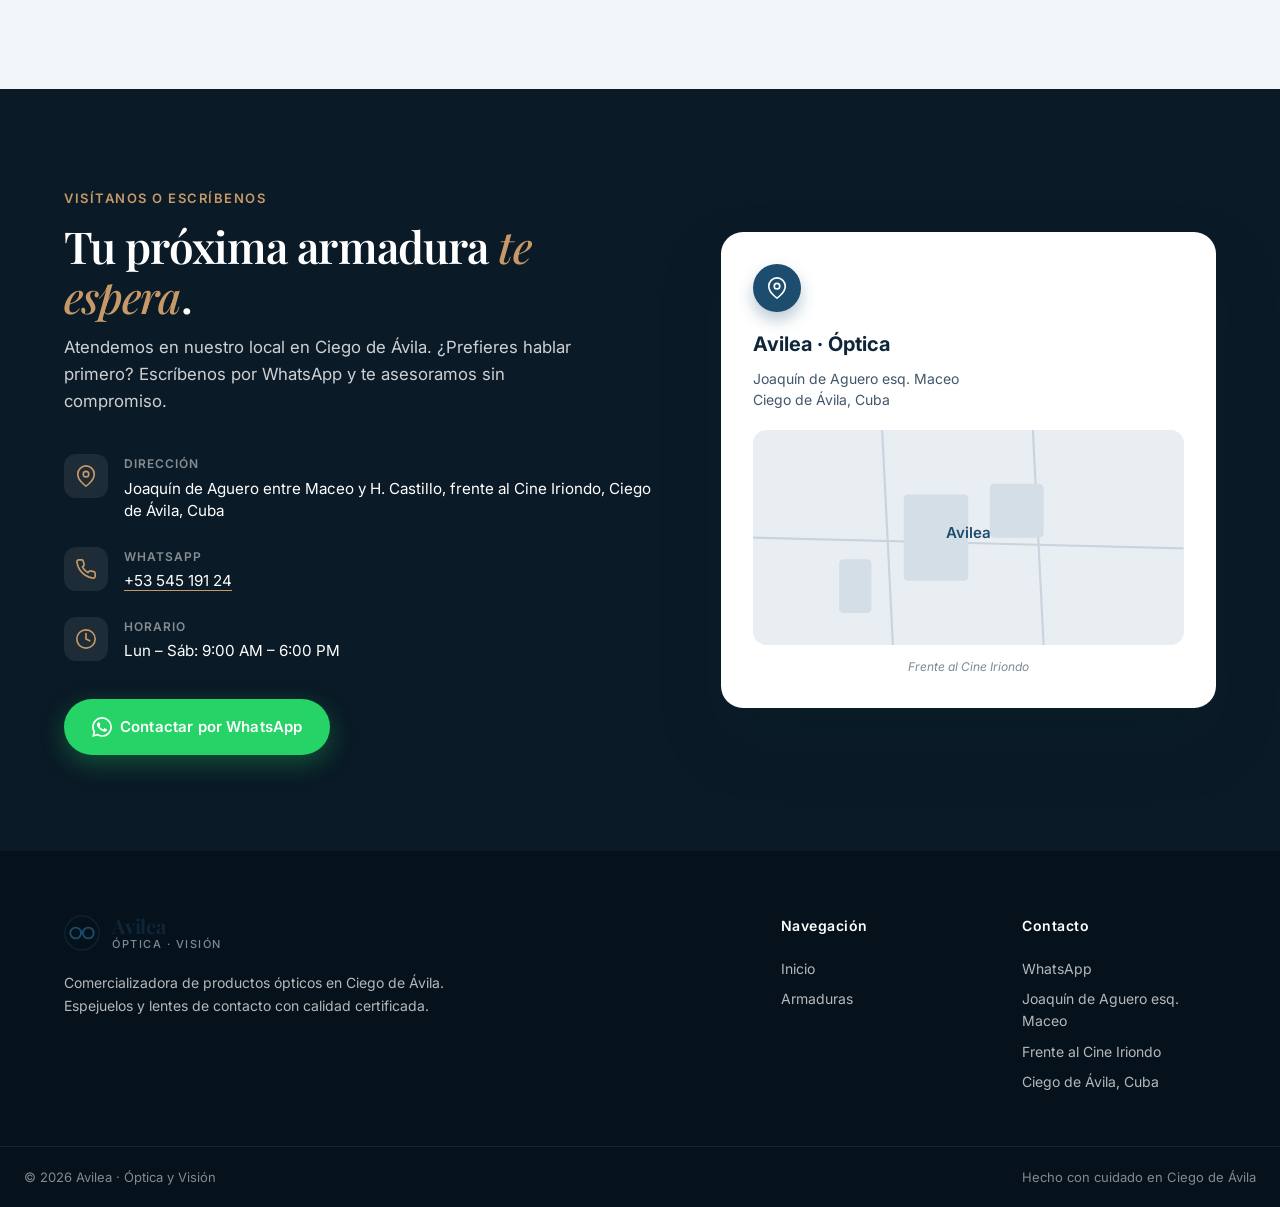
==== commit 6b5fe487: "fix:  corrección de bugs" ====
--- a/index.html
+++ b/index.html
@@ -128,7 +128,7 @@
         <button class="filter" data-filter="femenino" role="tab">Femeninos</button>
         <button class="filter" data-filter="masculino" role="tab">Masculinos</button>
         <button class="filter" data-filter="unisex" role="tab">Unisex</button>
-        <button class="filter" data-filter="sol" role="tab">Sol</button>
+        <button class="filter" data-filter="accesorios" role="tab">Accesorios</button>
       </div>
 
       <div class="catalog" id="catalog">
--- a/styles.css
+++ b/styles.css
@@ -604,7 +604,7 @@
 .product-image {
   position: relative;
   aspect-ratio: 4/3;
-  background: linear-gradient(135deg, #f6f8fb, #e9eef3);
+  background: #ffffff;
   display: flex;
   align-items: center;
   justify-content: center;
@@ -614,7 +614,7 @@
   content: '';
   position: absolute;
   inset: 0;
-  background: radial-gradient(circle at 50% 60%, rgba(28,77,110,0.04), transparent 70%);
+  background: transparent;
 }
 .product-image svg {
   width: 75%;
@@ -624,6 +624,16 @@
 }
 .product-card:hover .product-image svg {
   transform: scale(1.06) rotate(-2deg);
+}
+.product-image img {
+  width: 100%;
+  height: 100%;
+  object-fit: cover;
+  transition: transform .5s var(--ease);
+  filter: drop-shadow(0 6px 10px rgba(15,37,56,0.12));
+}
+.product-card:hover .product-image img {
+  transform: scale(1.04);
 }
 .product-badge {
   position: absolute;
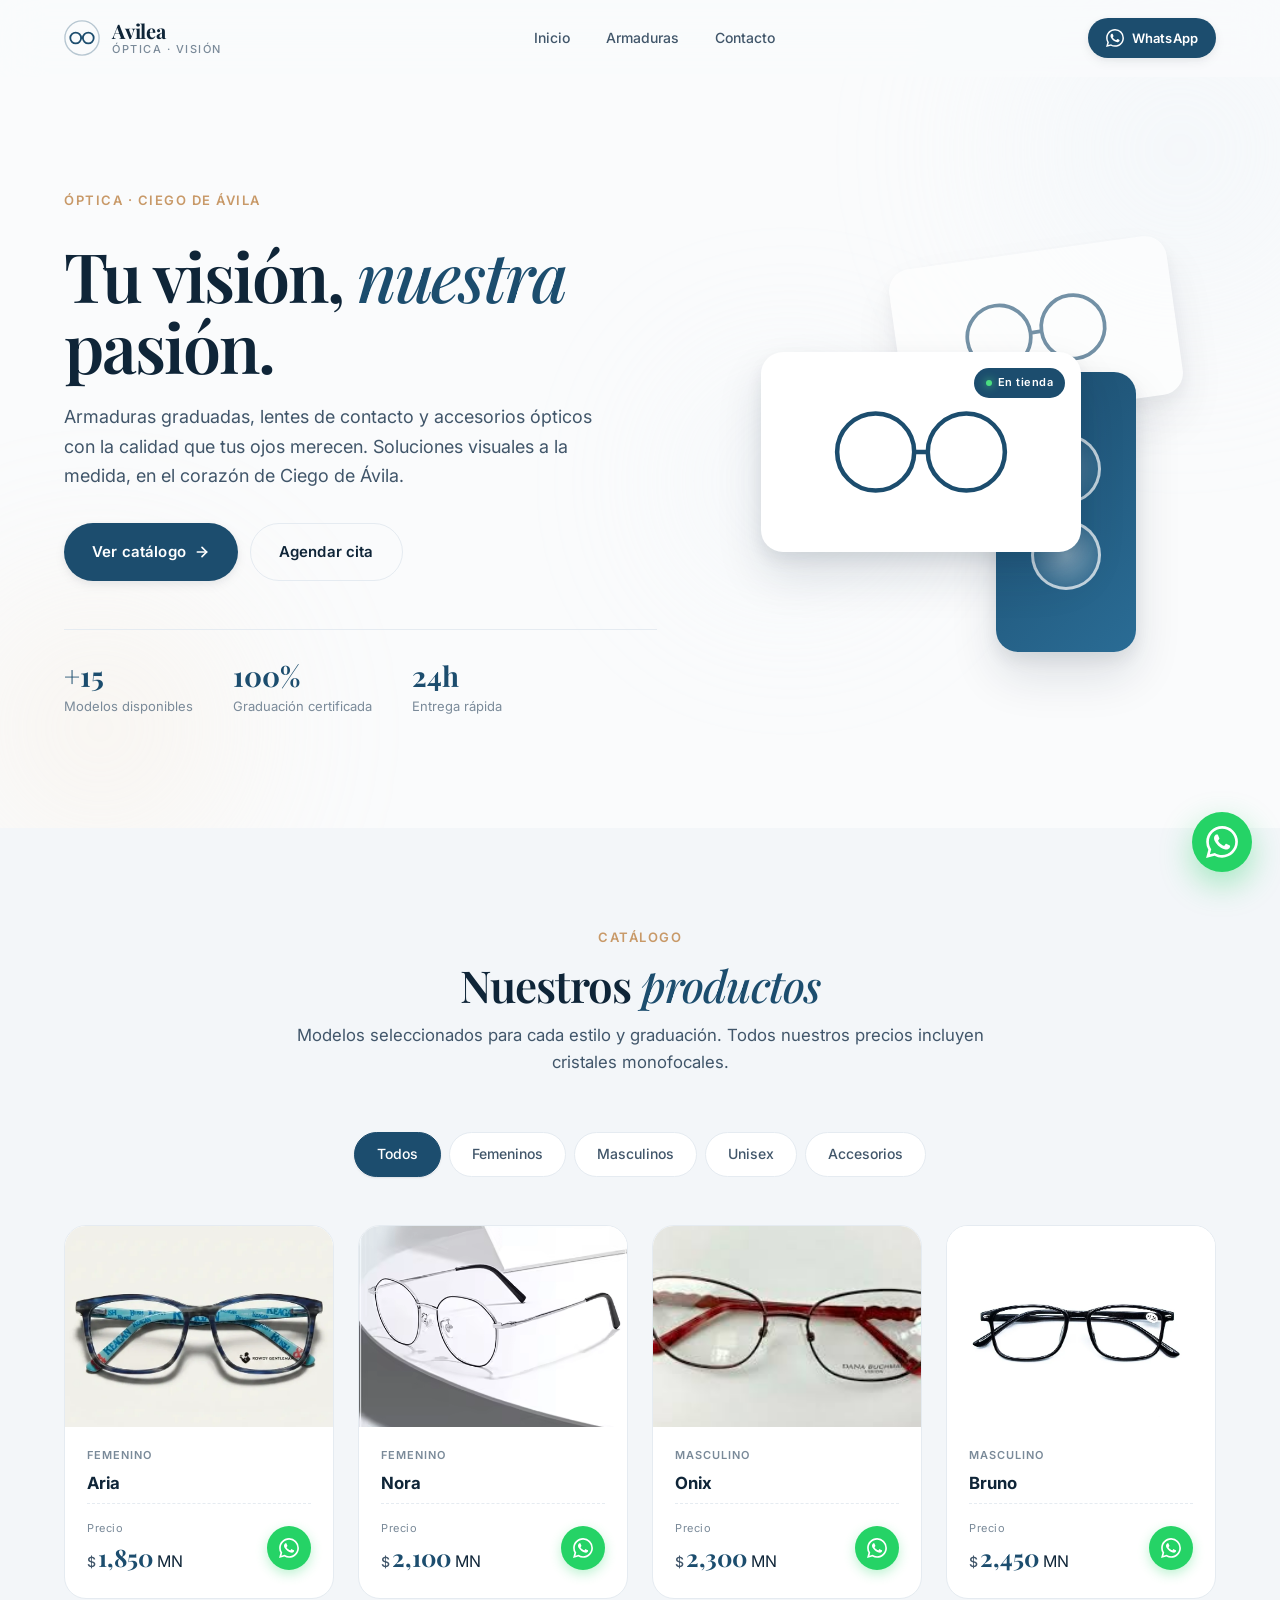
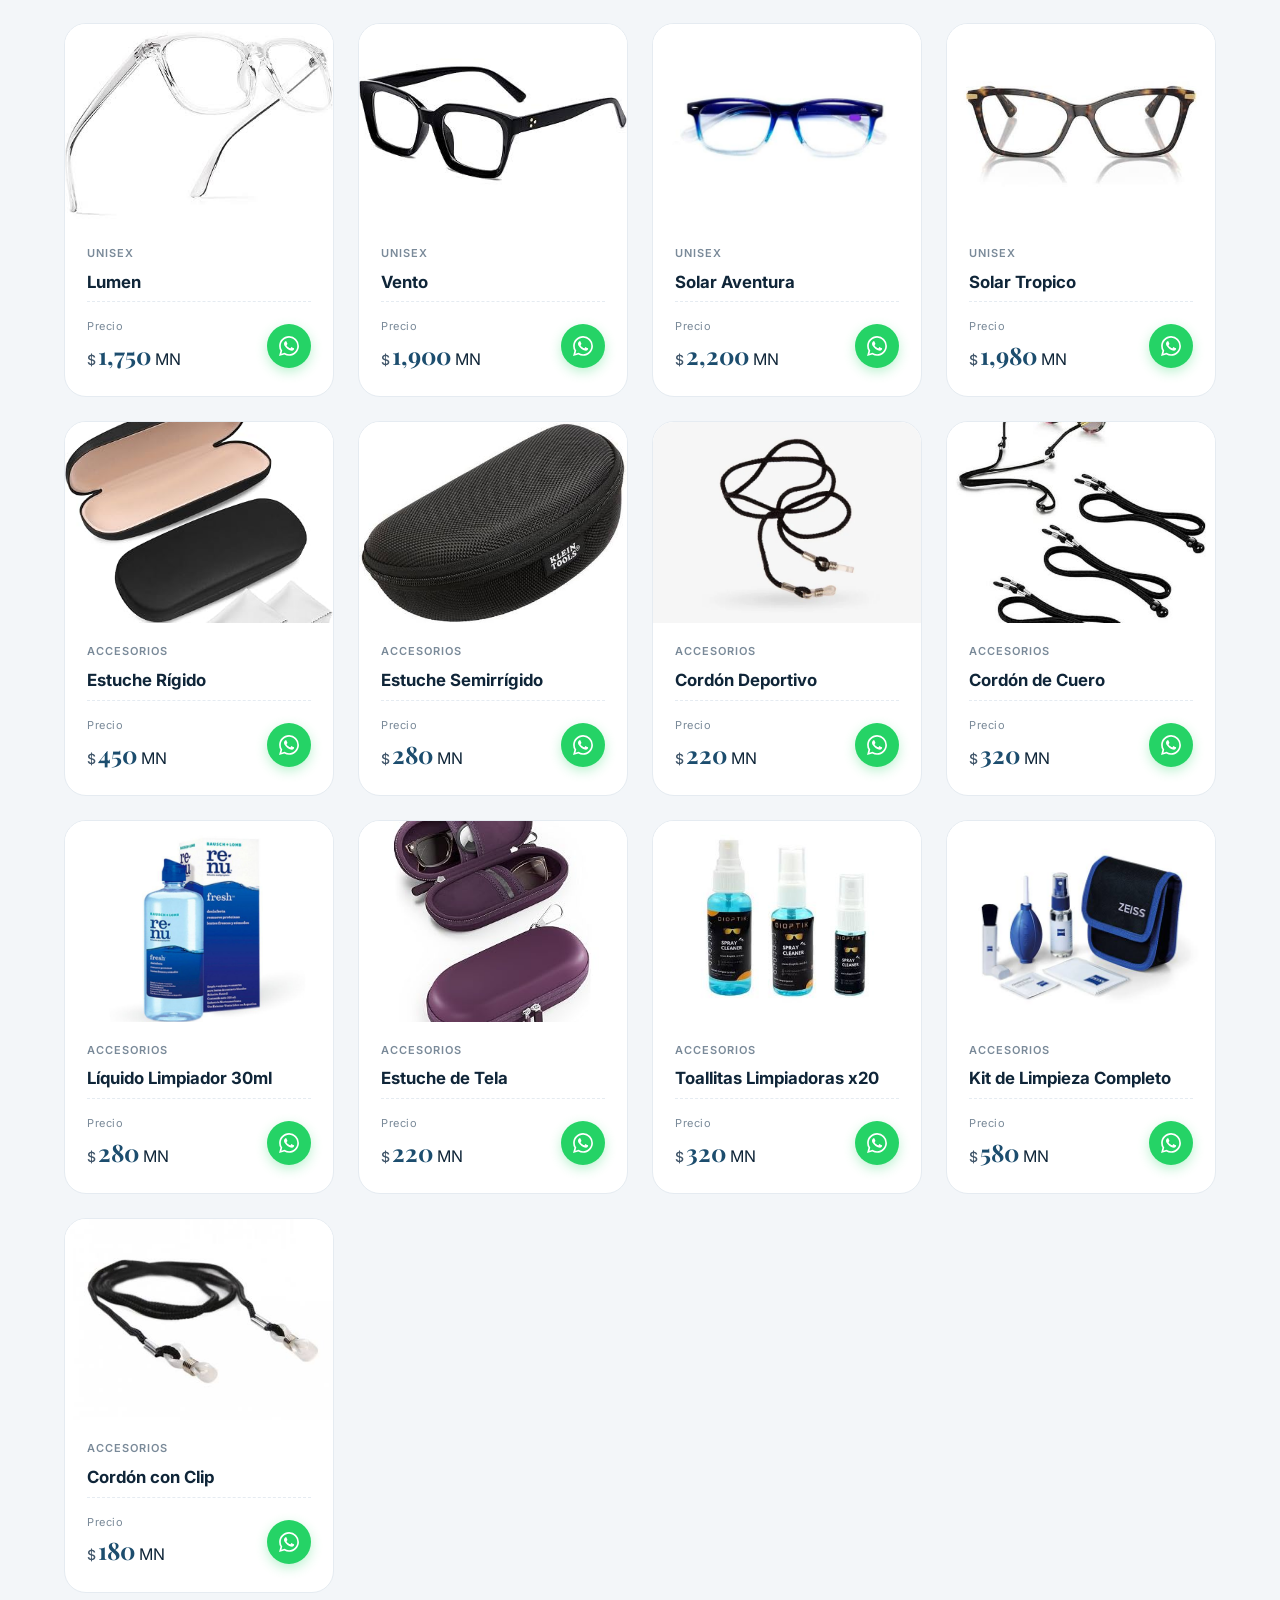
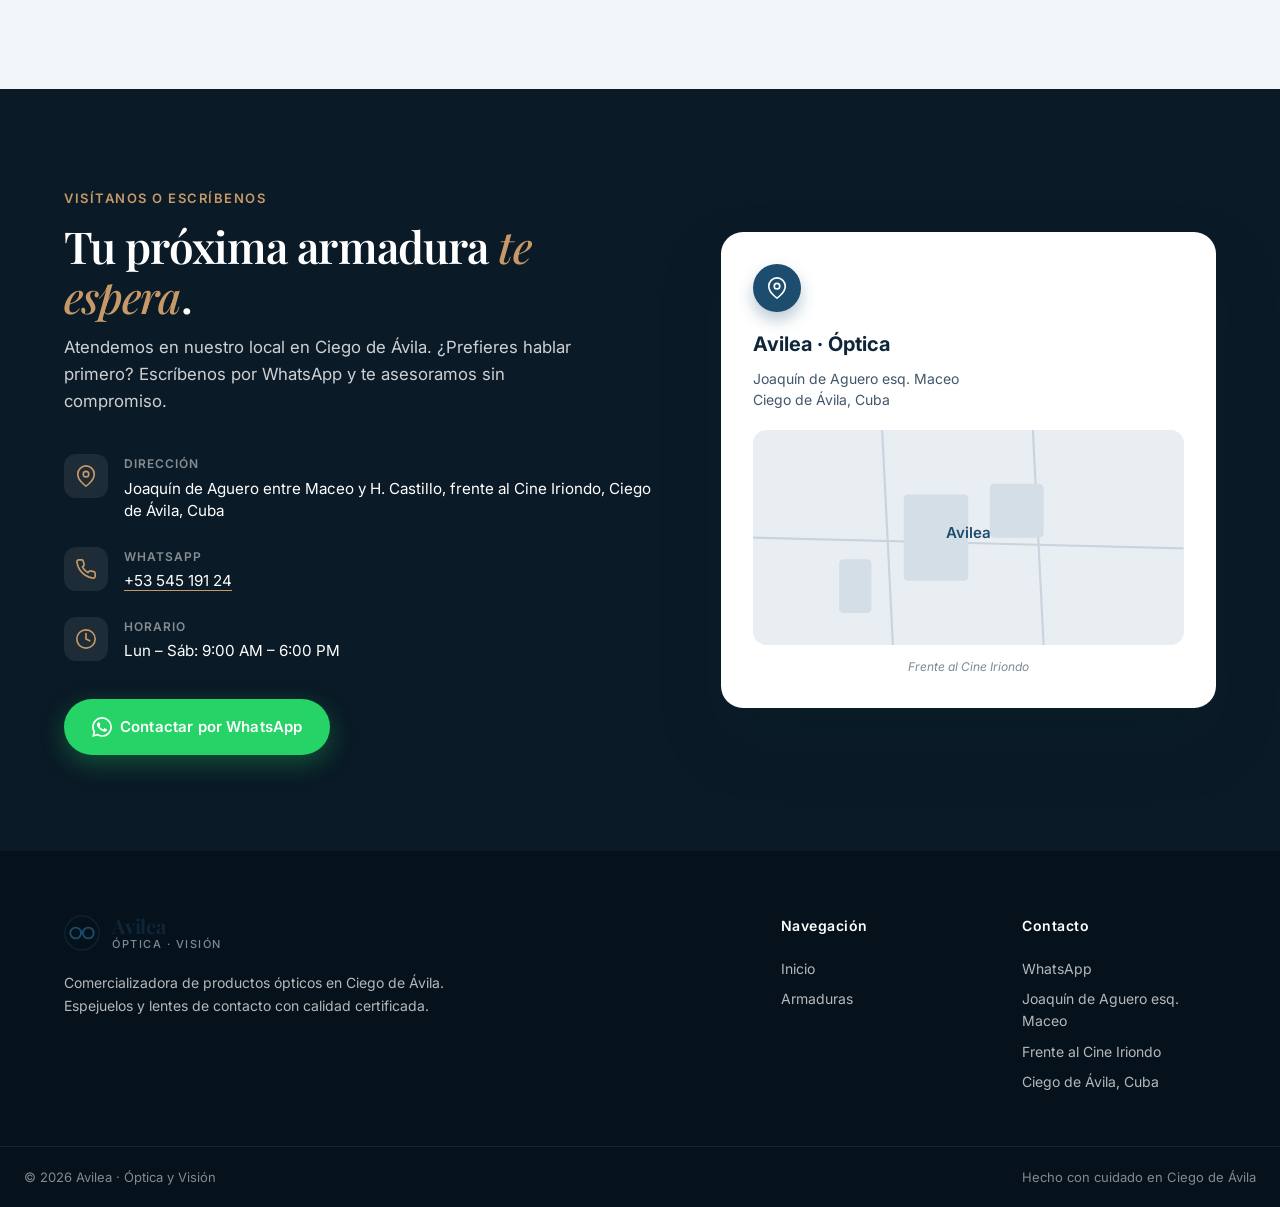
==== commit 1a3c9ae6: "fix: corrección de errores" ====
--- a/index.html
+++ b/index.html
@@ -119,7 +119,7 @@
     <div class="container">
       <div class="section-head">
         <span class="eyebrow">Catálogo</span>
-        <h2 class="section-title">Nuestras <em>armaduras</em></h2>
+        <h2 class="section-title">Nuestros <em>productos</em></h2>
         <p class="section-sub">Modelos seleccionados para cada estilo y graduación. Todos nuestros precios incluyen cristales monofocales.</p>
       </div>
 
--- a/styles.css
+++ b/styles.css
@@ -1020,6 +1020,7 @@
     border-bottom: 1px solid var(--line);
     box-shadow: var(--shadow-md);
   }
+  .hero-visual { display: none; }
   .hero-stats { gap: 24px; }
   .stat-num { font-size: 1.5rem; }
   .hero-cta .btn { width: 100%; }
